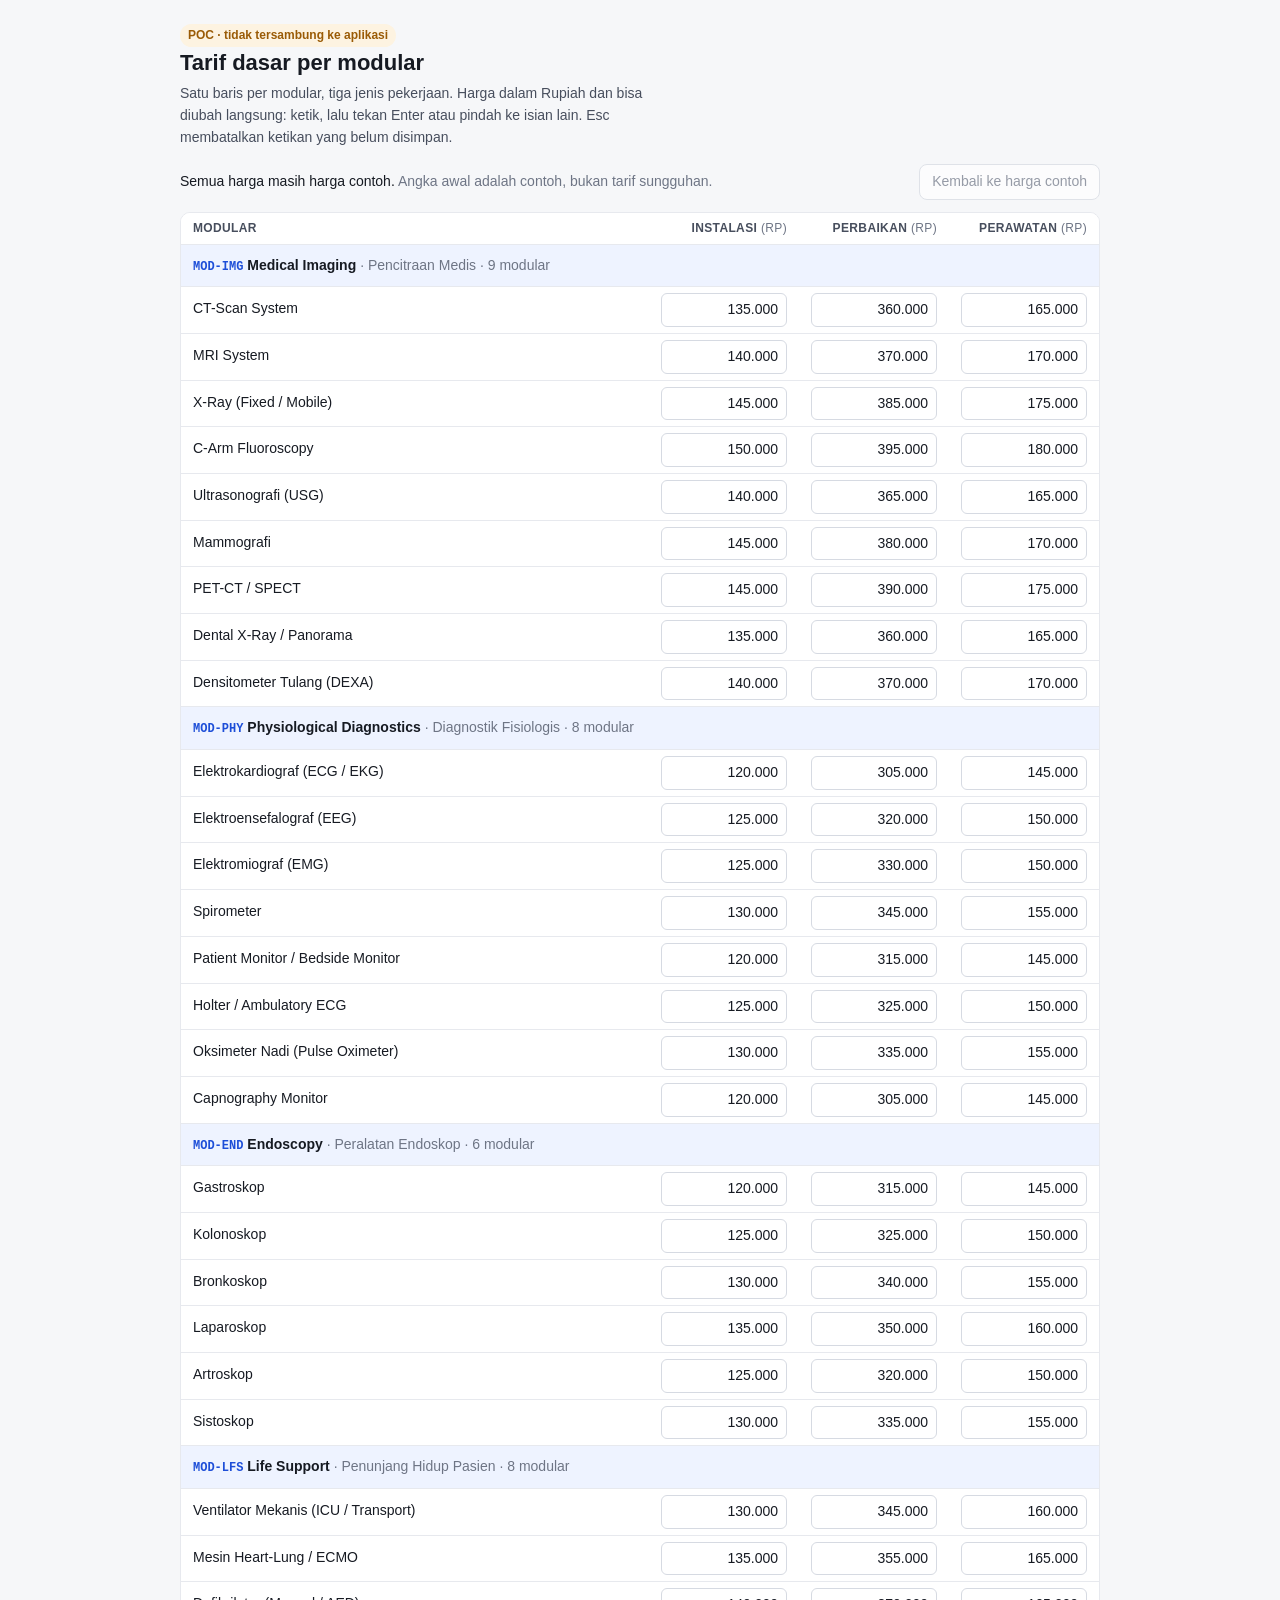
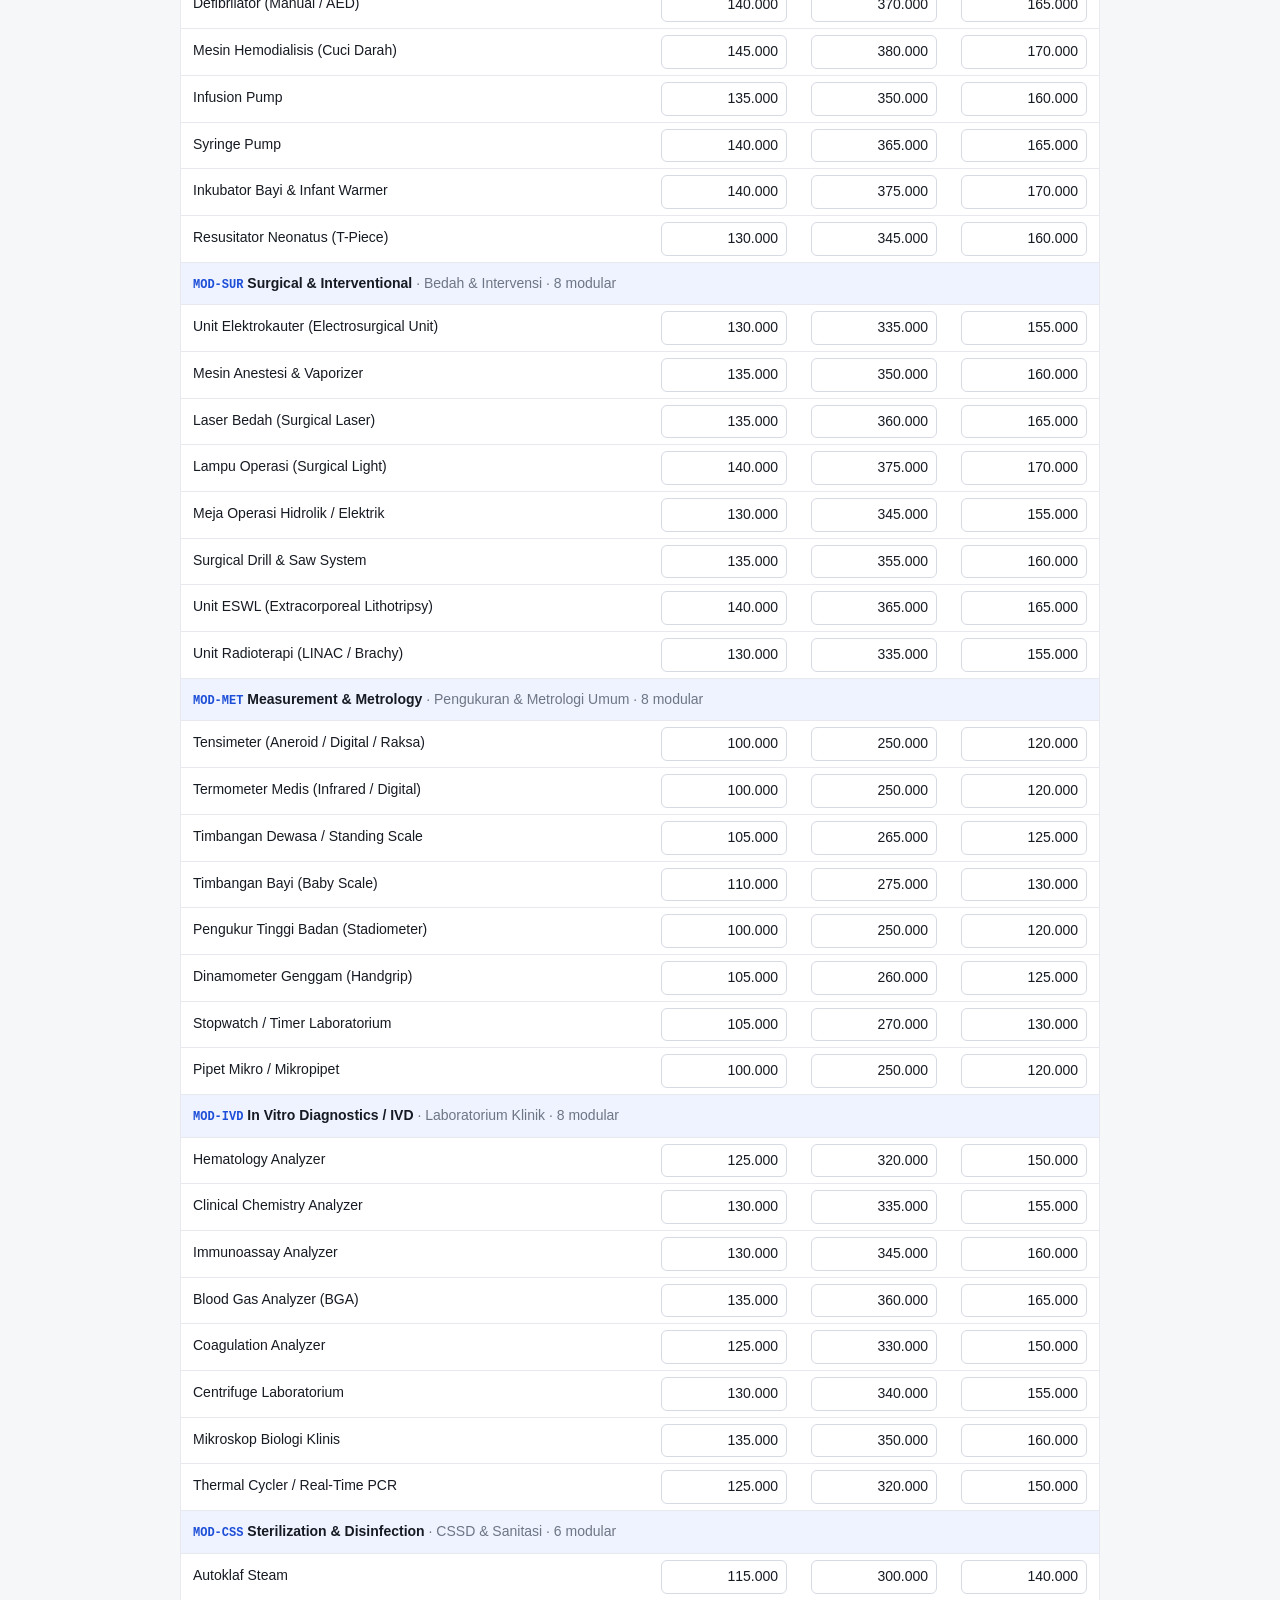
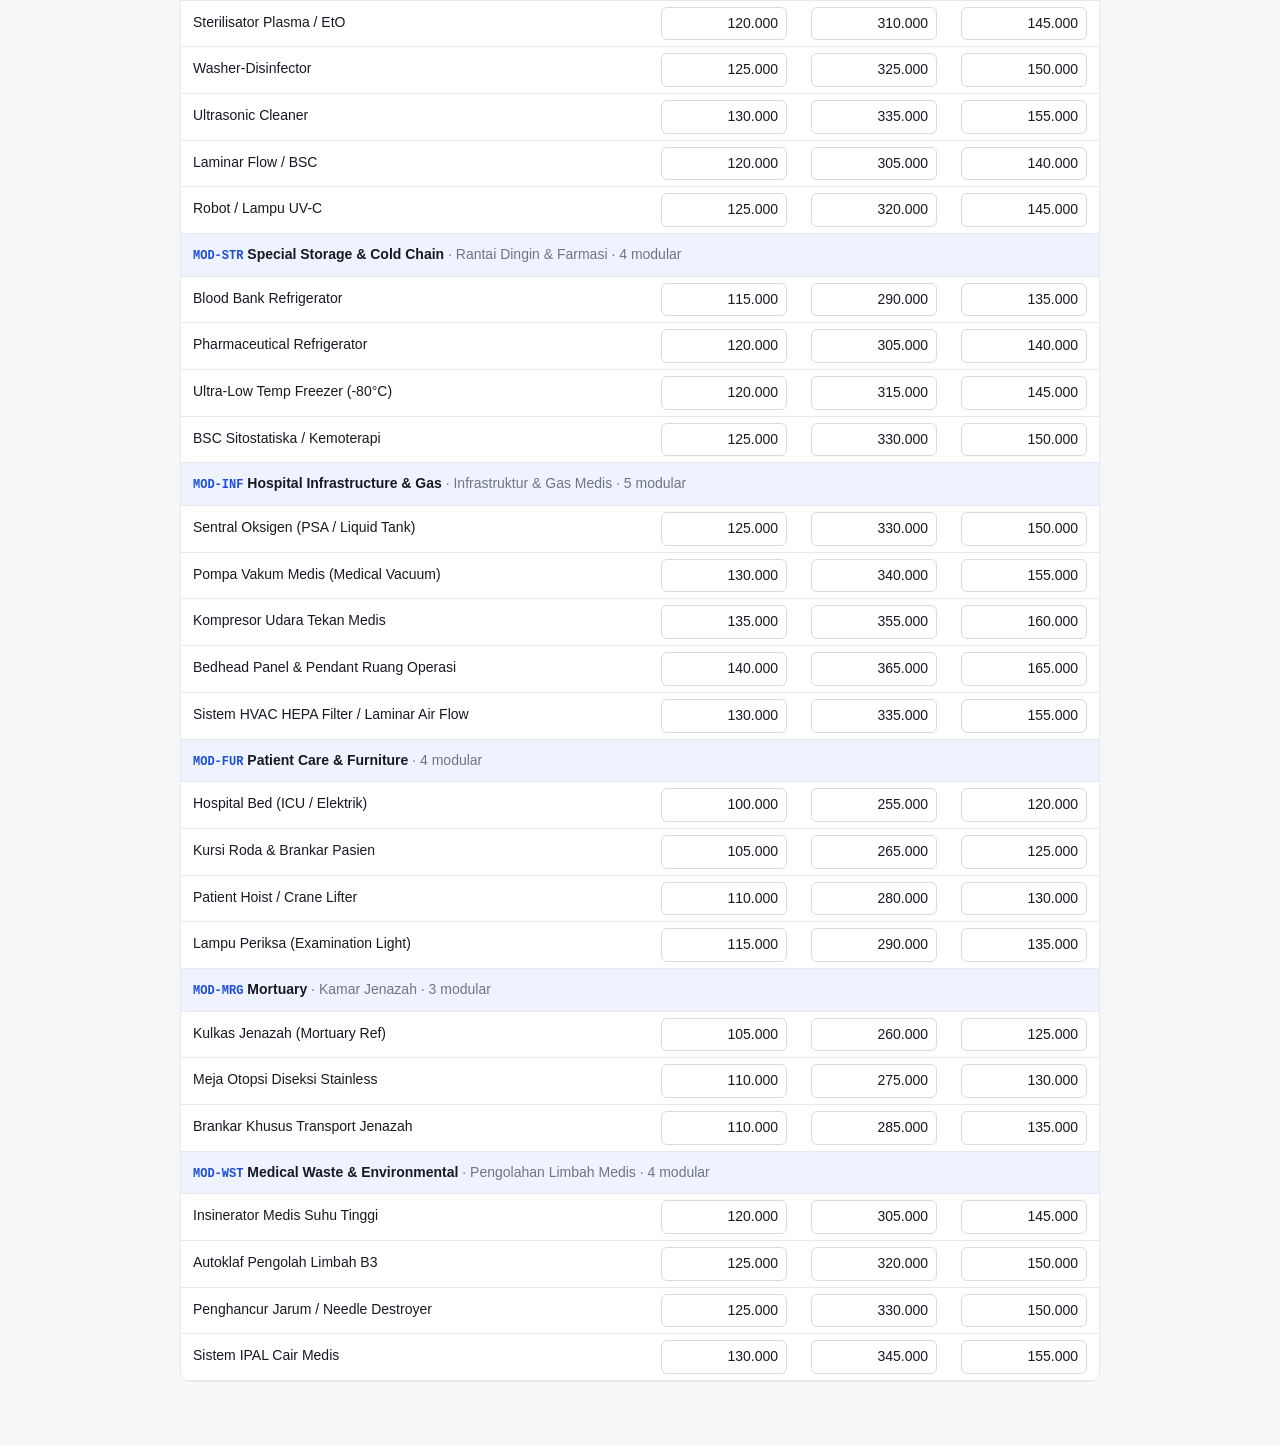
==== index.html @ 6aeb2851 "POC tarif: tabel tarif dasar per modular untuk Instalasi, Perbaikan, Perawatan (tiket 261027100801) " ====
<!doctype html>
<html lang="id">
<head>
  <meta charset="utf-8">
  <meta name="viewport" content="width=device-width, initial-scale=1">
  <title>NuKitu · POC tarif dasar per modular</title>
  <!--
    POC tarif (tiket 261027100801): tempat mencoba rumus tarif mitra tanpa
    menyentuh aplikasi utama, dashboard, atau servernya. Dibuka langsung dari
    berkas (file://): tanpa server, tanpa build, tanpa CDN. Skripnya skrip
    biasa, bukan modul — peramban menolak memuat modul dari file://.
  -->
  <link rel="stylesheet" href="app.css">
</head>
<body>
  <main class="halaman">
    <header class="kepala">
      <p class="label-poc">POC · tidak tersambung ke aplikasi</p>
      <h1>Tarif dasar per modular</h1>
      <p class="pengantar">
        Satu baris per modular, tiga jenis pekerjaan. Harga dalam Rupiah dan
        bisa diubah langsung: ketik, lalu tekan Enter atau pindah ke isian lain.
        Esc membatalkan ketikan yang belum disimpan.
      </p>
    </header>

    <div id="aplikasi"></div>
    <noscript>Halaman ini butuh JavaScript.</noscript>
  </main>

  <script src="data.js"></script>
  <script src="app.js"></script>
</body>
</html>
---- app.css ----
/*
 * Gaya POC tarif (tiket 261027100801). CSS biasa, tanpa Tailwind dan tanpa
 * CDN: berkasnya dibuka dari file://. Warnanya mengikuti dashboard2 supaya
 * terasa satu keluarga, tapi tidak ada yang diimpor dari sana.
 *
 * Layar sempit (≤ 640px): tabel berubah jadi kartu per modular — nama di
 * atas, tiga isian harga berdampingan dengan labelnya sendiri.
 */
:root {
  --latar: #f6f7f9;
  --kartu: #ffffff;
  --garis: #e7e9ee;
  --garis-2: #d6dae2;
  --teks: #161a22;
  --teks-2: #474e5d;
  --redup: #6e7585;
  --merek: #1d4ed8;
  --merek-lembut: #eef3ff;
  --peringatan: #9a5b06;
  --peringatan-lembut: #fdf3e1;
  --buruk: #b42330;
  --buruk-lembut: #fdecee;
  --sudut: 10px;
  color-scheme: light;
}

* { box-sizing: border-box; }
html, body { margin: 0; }
body {
  background: var(--latar);
  color: var(--teks);
  font: 14px/1.55 -apple-system, BlinkMacSystemFont, "Segoe UI", "Helvetica Neue", Roboto, Arial, sans-serif;
  -webkit-font-smoothing: antialiased;
}
button, input { font: inherit; color: inherit; }

.halaman { max-width: 960px; margin: 0 auto; padding: 24px 20px 64px; }

.kepala h1 { margin: 2px 0 6px; font-size: 22px; line-height: 1.3; }
.label-poc {
  display: inline-block; margin: 0; padding: 2px 8px; border-radius: 999px;
  background: var(--peringatan-lembut); color: var(--peringatan);
  font-size: 12px; font-weight: 600;
}
.pengantar { margin: 0 0 16px; color: var(--teks-2); max-width: 62ch; }
.redup { color: var(--redup); font-weight: 400; }

/* Bar status dan tombol kembali ke contoh */
.bar {
  display: flex; flex-wrap: wrap; align-items: center; justify-content: space-between; gap: 8px 16px;
  margin: 0 0 12px;
}
.status { margin: 0; }
.bar-aksi { display: flex; align-items: center; gap: 8px; }
.tanya { display: inline-flex; flex-wrap: wrap; align-items: center; gap: 6px; }
.tombol {
  padding: 6px 12px; border: 1px solid var(--garis-2); border-radius: 8px;
  background: var(--kartu); cursor: pointer;
}
.tombol:hover:not(:disabled) { border-color: var(--merek); color: var(--merek); }
.tombol:disabled { color: var(--redup); cursor: not-allowed; opacity: .7; }
.tombol-bahaya { border-color: var(--buruk); color: var(--buruk); }
.tombol-bahaya:hover:not(:disabled) { background: var(--buruk-lembut); border-color: var(--buruk); color: var(--buruk); }
.peringatan {
  margin: 0 0 12px; padding: 8px 12px; border-radius: 8px;
  background: var(--peringatan-lembut); color: var(--peringatan);
}

/* Tabel */
.bungkus-tabel {
  background: var(--kartu); border: 1px solid var(--garis); border-radius: var(--sudut); overflow: hidden;
}
.tarif { width: 100%; border-collapse: collapse; }
.tarif th, .tarif td { padding: 6px 12px; border-bottom: 1px solid var(--garis); text-align: left; vertical-align: top; }
.tarif thead th {
  position: sticky; top: 0; z-index: 1; background: var(--kartu);
  font-size: 12px; text-transform: uppercase; letter-spacing: .03em; color: var(--teks-2);
}
.tarif .kolom-harga { width: 150px; text-align: right; }
.tarif tbody th[scope="row"] { font-weight: 500; padding-top: 11px; }
.baris-kategori th { background: var(--merek-lembut); font-weight: 600; padding-top: 10px; padding-bottom: 10px; }
.kode { font-family: ui-monospace, SFMono-Regular, Menlo, monospace; font-size: 12px; color: var(--merek); }

.tarif input {
  width: 100%; padding: 5px 8px; border: 1px solid var(--garis-2); border-radius: 6px;
  background: var(--kartu); text-align: right; font-variant-numeric: tabular-nums;
}
.tarif input:focus { outline: 2px solid var(--merek); outline-offset: -1px; border-color: var(--merek); }
.tarif td.diubah input { background: var(--merek-lembut); border-color: var(--merek); }
.tarif input[aria-invalid="true"] { border-color: var(--buruk); background: var(--buruk-lembut); }
.galat { margin: 4px 0 0; color: var(--buruk); font-size: 12px; line-height: 1.4; text-align: left; }

@media (max-width: 640px) {
  .halaman { padding: 16px 12px 48px; }
  .kepala h1 { font-size: 19px; }
  .bungkus-tabel { background: none; border: 0; border-radius: 0; overflow: visible; }
  .tarif, .tarif tbody { display: block; }
  .tarif thead { display: none; }
  .tarif tr {
    display: grid; grid-template-columns: repeat(3, minmax(0, 1fr)); gap: 4px 8px;
    margin: 0 0 8px; padding: 10px; border: 1px solid var(--garis); border-radius: var(--sudut);
    background: var(--kartu);
  }
  .tarif th, .tarif td { display: block; padding: 0; border: 0; }
  .tarif tbody th[scope="row"] { grid-column: 1 / -1; padding: 0 0 2px; }
  .tarif td::before {
    content: attr(data-jenis); display: block; margin-bottom: 2px;
    font-size: 11px; color: var(--teks-2); text-transform: uppercase; letter-spacing: .03em;
  }
  .tarif tr.baris-kategori {
    display: block; margin: 16px 0 8px; padding: 8px 10px; border-color: transparent;
    background: var(--merek-lembut);
  }
  .baris-kategori th { padding: 0; background: none; }
}
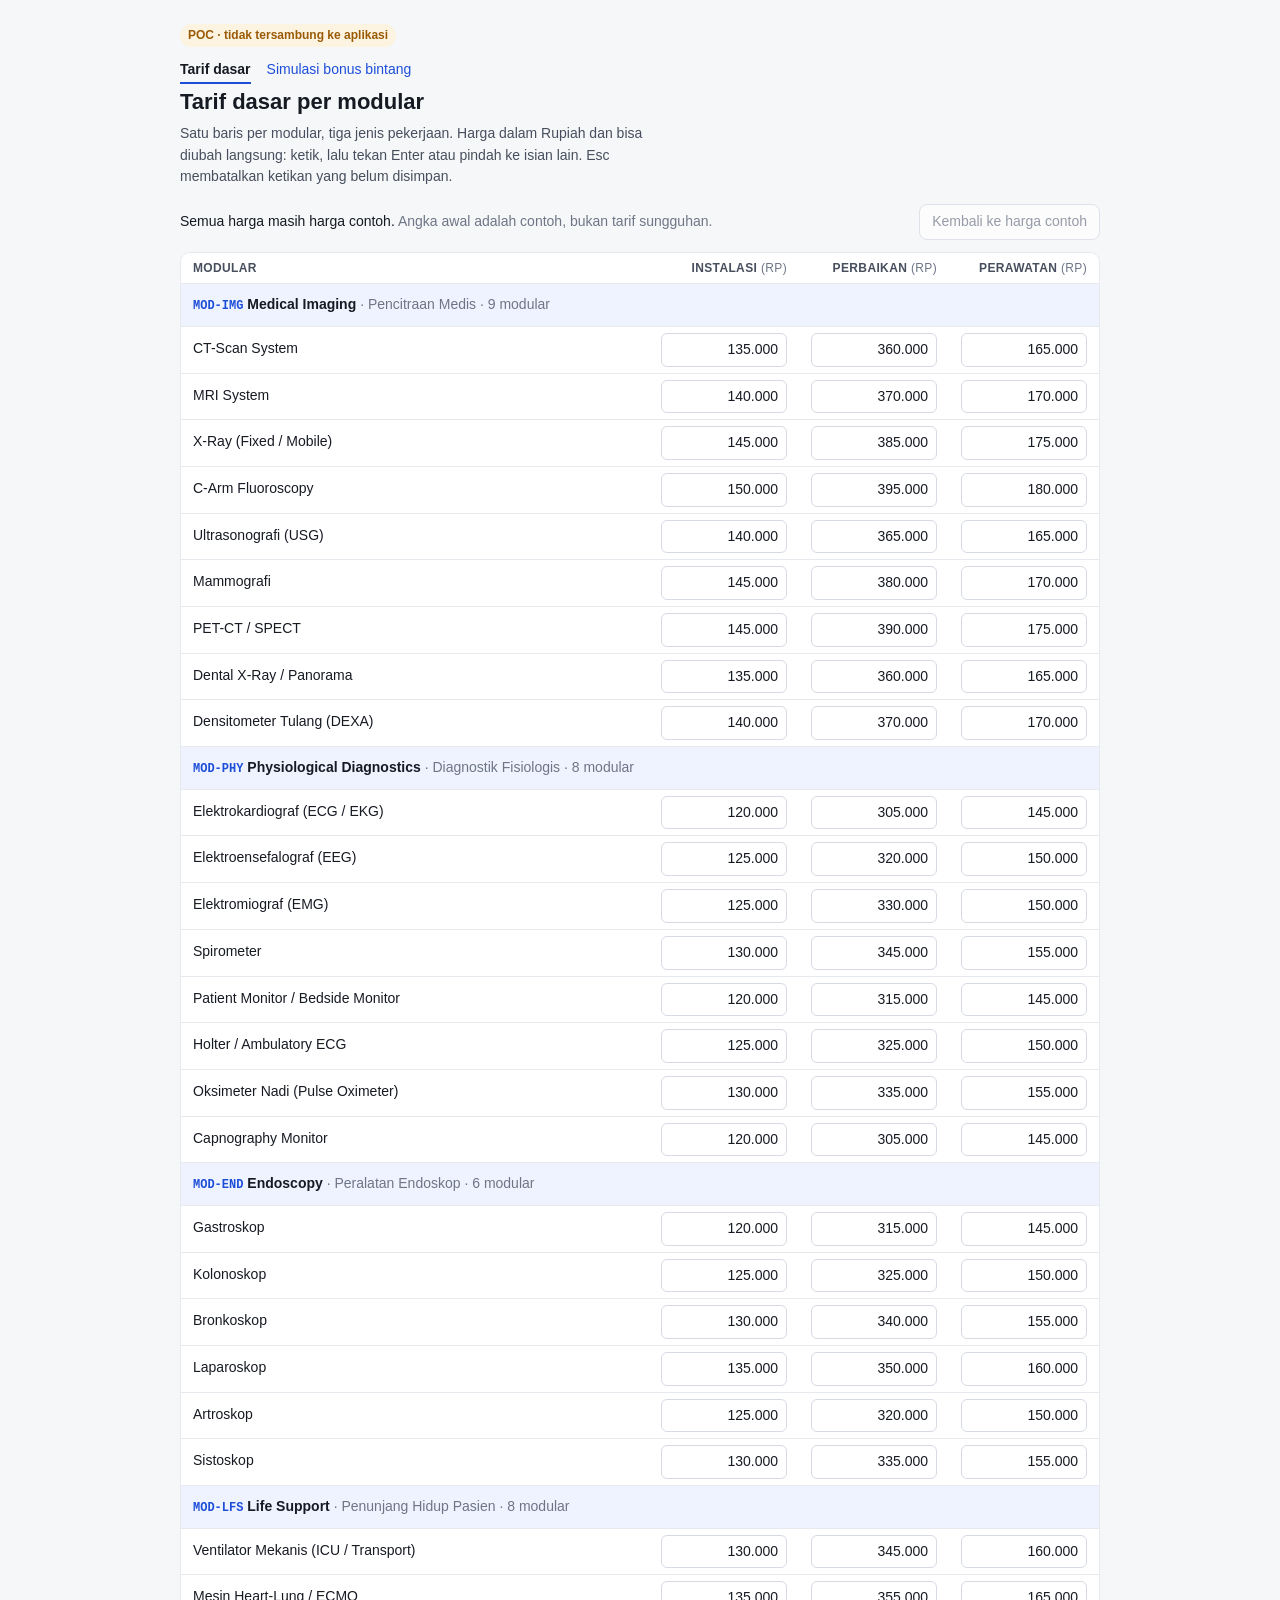
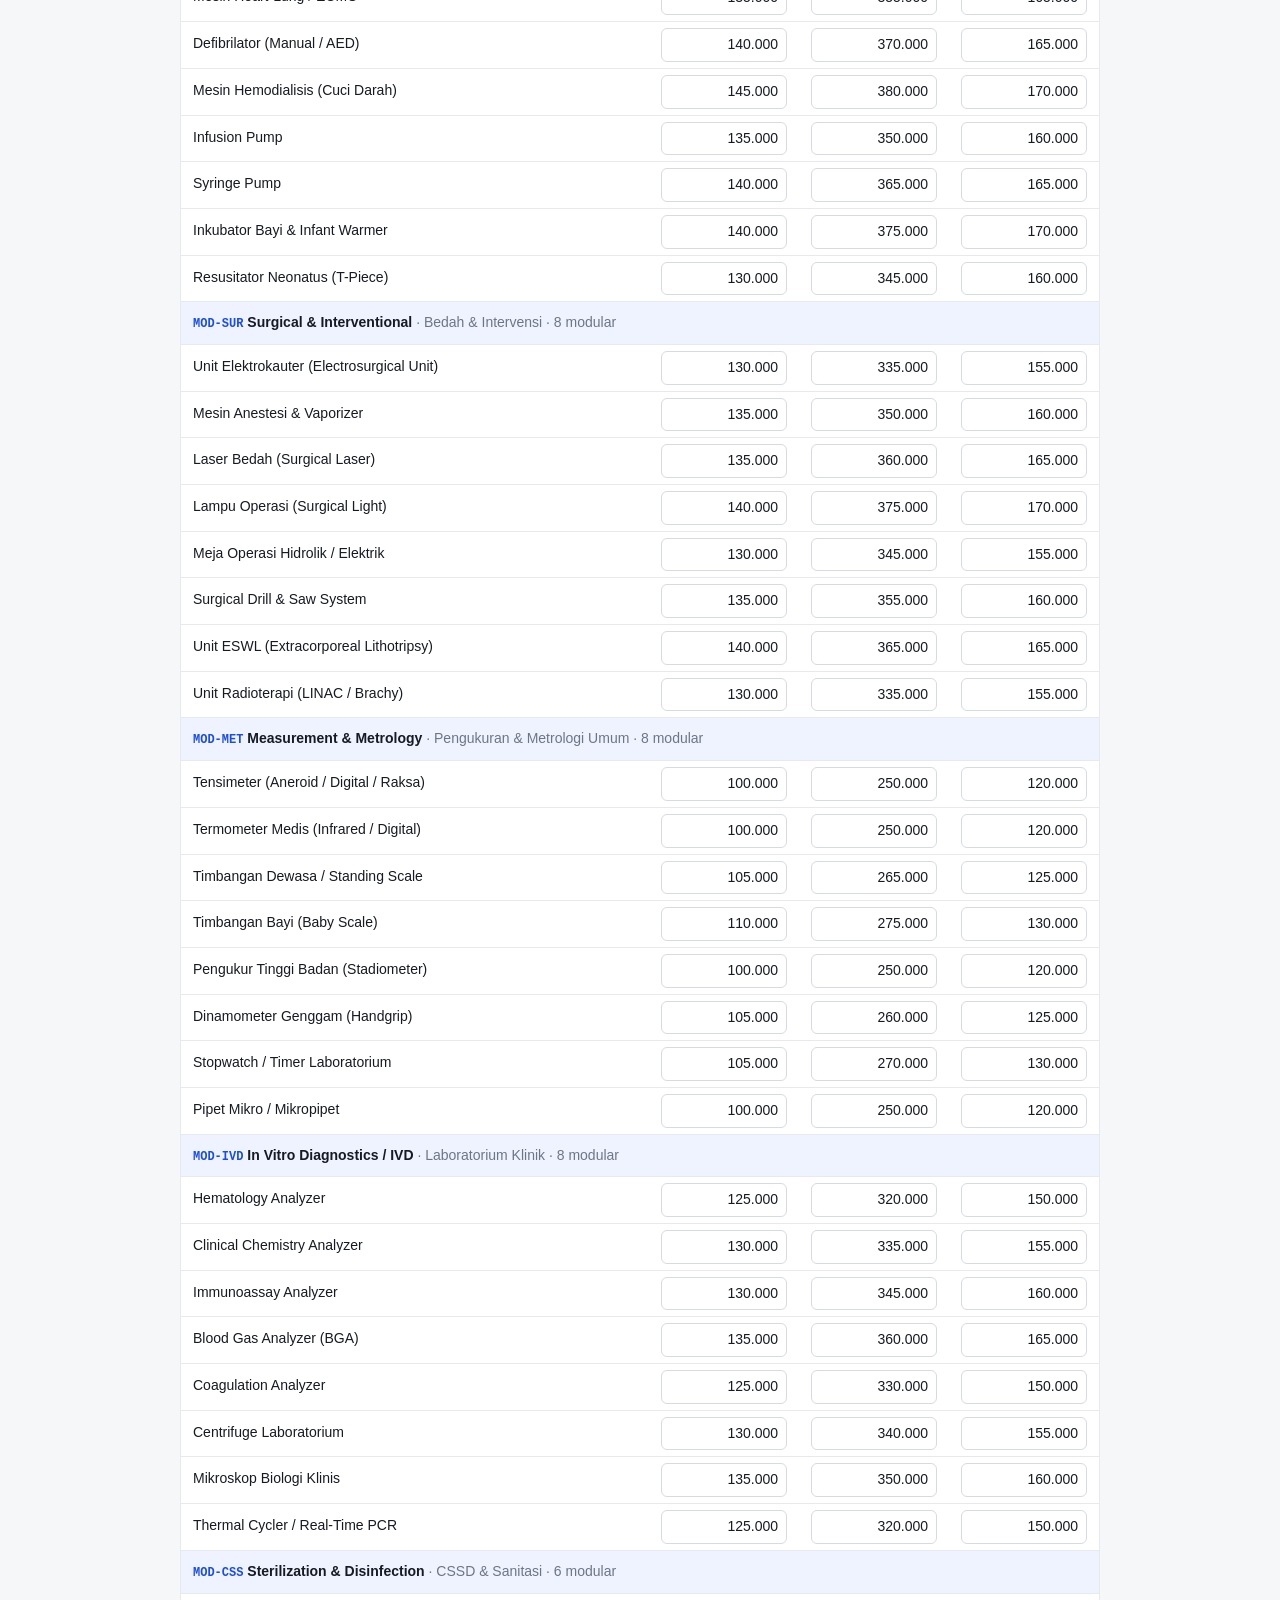
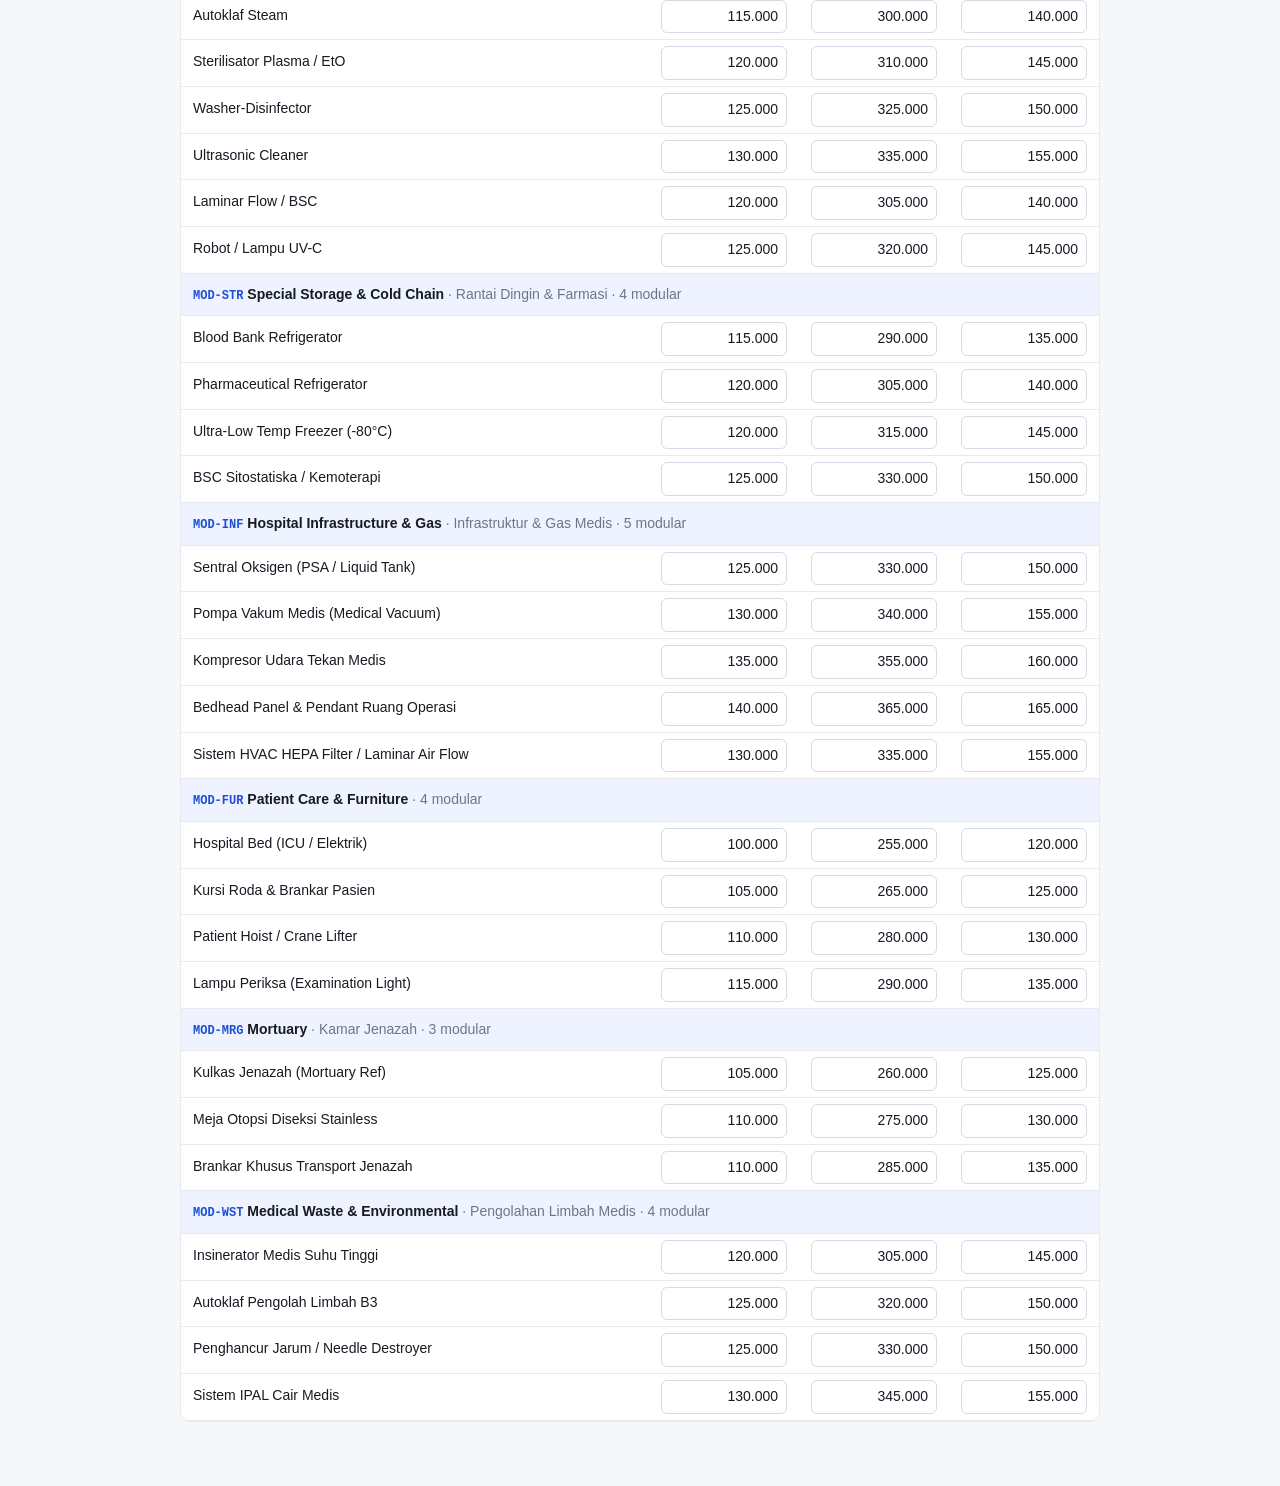
==== commit bb06efb8: "POC tarif: simulasi bonus dan potongan dari enam bintang EQ dan IQ menurut senioritas (tiket 2610280" ====
--- a/index.html
+++ b/index.html
@@ -16,6 +16,10 @@
   <main class="halaman">
     <header class="kepala">
       <p class="label-poc">POC · tidak tersambung ke aplikasi</p>
+      <nav class="nav" aria-label="Halaman POC">
+        <a href="index.html" aria-current="page">Tarif dasar</a>
+        <a href="simulasi.html">Simulasi bonus bintang</a>
+      </nav>
       <h1>Tarif dasar per modular</h1>
       <p class="pengantar">
         Satu baris per modular, tiga jenis pekerjaan. Harga dalam Rupiah dan
@@ -29,6 +33,7 @@
   </main>
 
   <script src="data.js"></script>
+  <script src="harga.js"></script>
   <script src="app.js"></script>
 </body>
 </html>
--- a/app.css
+++ b/app.css
@@ -113,3 +113,105 @@
   }
   .baris-kategori th { padding: 0; background: none; }
 }
+
+/* --------------------------------------------------------------------------
+ * Navigasi antarhalaman POC dan simulasi bonus bintang (tiket 261028095701).
+ * Layar lebar: dua cara hasil berdampingan; ≤ 640px: bertumpuk.
+ * ------------------------------------------------------------------------ */
+.nav { display: flex; flex-wrap: wrap; gap: 4px 16px; margin: 10px 0 4px; }
+.nav a { color: var(--merek); text-decoration: none; padding: 2px 0; border-bottom: 2px solid transparent; }
+.nav a:hover { border-bottom-color: var(--garis-2); }
+.nav a[aria-current="page"] { color: var(--teks); font-weight: 600; border-bottom-color: var(--merek); }
+
+.sr {
+  position: absolute; width: 1px; height: 1px; padding: 0; margin: -1px;
+  overflow: hidden; clip: rect(0 0 0 0); white-space: nowrap; border: 0;
+}
+.kecil { font-size: 12px; }
+
+.panel {
+  margin: 0 0 16px; padding: 16px; background: var(--kartu);
+  border: 1px solid var(--garis); border-radius: var(--sudut);
+}
+.panel h2 { margin: 0 0 12px; font-size: 16px; }
+.panel h3 { margin: 0 0 8px; font-size: 13px; text-transform: uppercase; letter-spacing: .03em; color: var(--teks-2); }
+.judul-baris { display: flex; flex-wrap: wrap; align-items: baseline; justify-content: space-between; gap: 6px 12px; margin: 0 0 12px; }
+.judul-baris h2 { margin: 0; }
+.tombol-kecil { padding: 2px 10px; min-width: 32px; }
+
+/* Pekerjaan */
+.pilih-pekerjaan { display: grid; grid-template-columns: minmax(0, 2fr) minmax(0, 1fr) minmax(0, 1fr); gap: 10px 12px; }
+.isian-pilih { display: flex; flex-direction: column; gap: 4px; min-width: 0; }
+.isian-pilih > span { font-size: 12px; color: var(--teks-2); }
+.isian-pilih select {
+  width: 100%; padding: 6px 8px; border: 1px solid var(--garis-2); border-radius: 6px;
+  background: var(--kartu); font: inherit; color: inherit;
+}
+.isian-pilih select:focus { outline: 2px solid var(--merek); outline-offset: -1px; border-color: var(--merek); }
+.tarif-dasar { margin: 12px 0 0; }
+.tarif-dasar b { font-variant-numeric: tabular-nums; }
+.tanda-diubah {
+  display: inline-block; padding: 0 6px; border-radius: 999px;
+  background: var(--merek-lembut); color: var(--merek); font-size: 12px; font-weight: 600;
+}
+.panel .peringatan { margin: 10px 0 0; }
+
+/* Penilaian */
+.kelompok-penilaian { display: grid; grid-template-columns: repeat(2, minmax(0, 1fr)); gap: 12px 20px; }
+.penilaian { margin: 0 0 10px; padding: 0; border: 0; min-width: 0; }
+.penilaian legend { padding: 0; font-weight: 600; }
+.penjelasan { margin: 0 0 4px; color: var(--teks-2); font-size: 13px; }
+.baris-bintang { display: flex; flex-wrap: wrap; align-items: center; gap: 4px 12px; }
+.bintang { display: inline-flex; position: relative; }
+.bintang input { position: absolute; opacity: 0; width: 1px; height: 1px; margin: 0; pointer-events: none; }
+.bintang label {
+  cursor: pointer; padding: 0 2px; font-size: 26px; line-height: 1.1; color: var(--garis-2);
+  border-radius: 6px; user-select: none;
+}
+.bintang label.nyala { color: #e5a00d; }
+.bintang label:hover { color: #f0b93a; }
+.bintang input:focus-visible + label { outline: 2px solid var(--merek); outline-offset: 1px; }
+.nilai-bintang { font-size: 12px; color: var(--teks-2); font-variant-numeric: tabular-nums; }
+
+/* Hasil */
+.deret-nilai { margin: 0 0 12px; display: flex; flex-wrap: wrap; align-items: center; gap: 4px 6px; }
+.chip {
+  display: inline-block; padding: 1px 8px; border-radius: 999px; border: 1px solid var(--garis-2);
+  font-size: 12px; white-space: nowrap; font-variant-numeric: tabular-nums;
+}
+.chip.naik { border-color: #9ed3b0; background: #eaf7ef; color: #17663a; }
+.chip.turun { border-color: #f1b7bd; background: var(--buruk-lembut); color: var(--buruk); }
+.dua-cara { display: grid; grid-template-columns: repeat(2, minmax(0, 1fr)); gap: 12px; }
+.kartu-hasil {
+  min-width: 0; padding: 12px 14px; border: 1px solid var(--garis); border-radius: var(--sudut);
+  border-top-width: 4px;
+}
+.kartu-hasil.naik { border-top-color: #2f9e5c; }
+.kartu-hasil.turun { border-top-color: var(--buruk); }
+.kartu-hasil.tetap { border-top-color: var(--garis-2); }
+.kartu-hasil h3 { text-transform: none; letter-spacing: 0; font-size: 15px; color: var(--teks); margin: 0 0 2px; }
+.kartu-hasil > p { margin: 0 0 10px; }
+.angka { margin: 0; }
+.angka > div { display: flex; flex-wrap: wrap; justify-content: space-between; gap: 2px 12px; padding: 6px 0; border-top: 1px solid var(--garis); }
+.angka dt { color: var(--teks-2); }
+.angka dd { margin: 0; font-weight: 600; font-variant-numeric: tabular-nums; }
+.naik [data-persen], .naik [data-besar] { color: #17663a; }
+.turun [data-persen], .turun [data-besar] { color: var(--buruk); }
+.angka .bayar dd { font-size: 20px; }
+.langkah { margin: 8px 0 0; font-size: 13px; color: var(--teks-2); }
+.langkah summary { cursor: pointer; color: var(--teks); font-weight: 500; }
+.langkah ol { margin: 6px 0 0; padding-left: 20px; }
+.langkah li { margin: 0 0 4px; overflow-wrap: anywhere; font-variant-numeric: tabular-nums; }
+
+/* Tabel batas */
+.batas { width: 100%; max-width: 520px; border-collapse: collapse; }
+.batas th, .batas td { padding: 6px 10px; border-bottom: 1px solid var(--garis); text-align: left; }
+.batas thead th { font-size: 12px; color: var(--teks-2); font-weight: 600; vertical-align: bottom; }
+.batas td { font-variant-numeric: tabular-nums; }
+.batas tr.terpilih th, .batas tr.terpilih td { background: var(--merek-lembut); font-weight: 600; }
+
+@media (max-width: 640px) {
+  .panel { padding: 12px; }
+  .pilih-pekerjaan, .kelompok-penilaian, .dua-cara { grid-template-columns: minmax(0, 1fr); }
+  .batas th, .batas td { padding: 6px 6px; }
+}
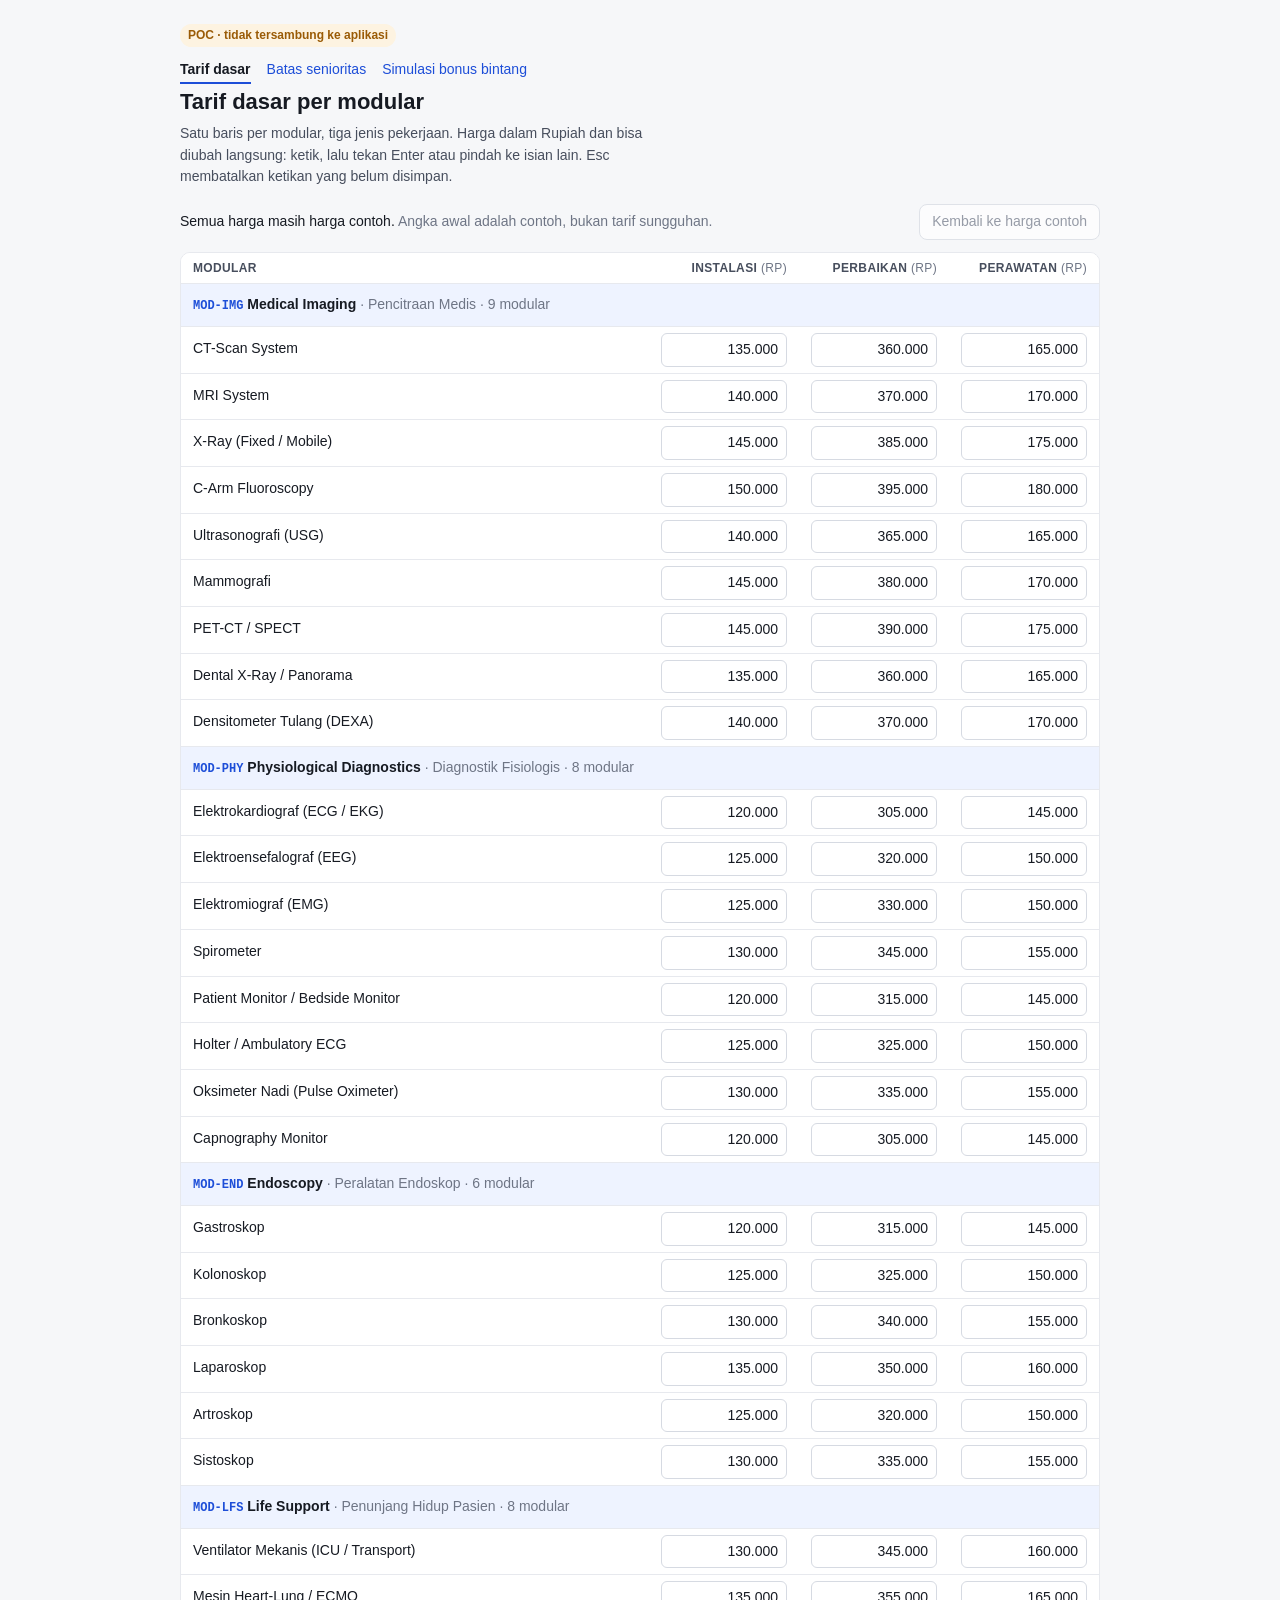
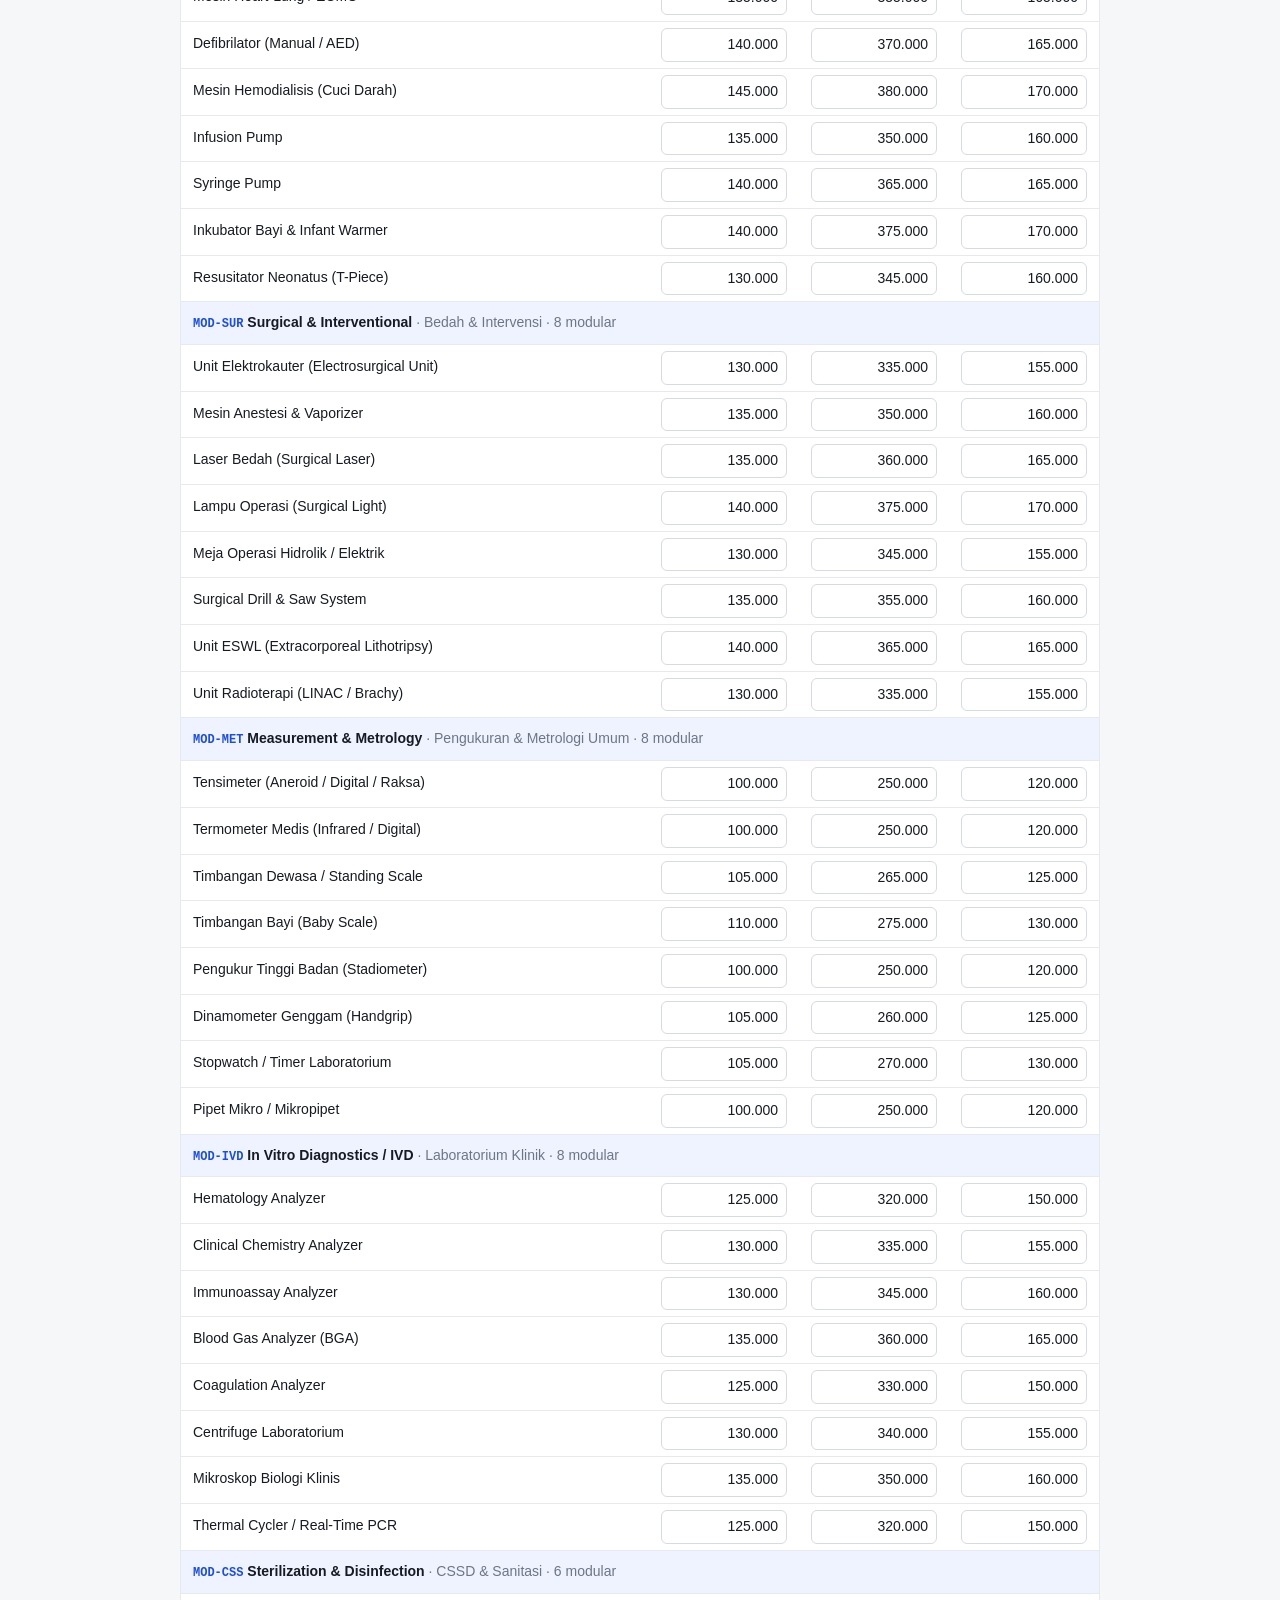
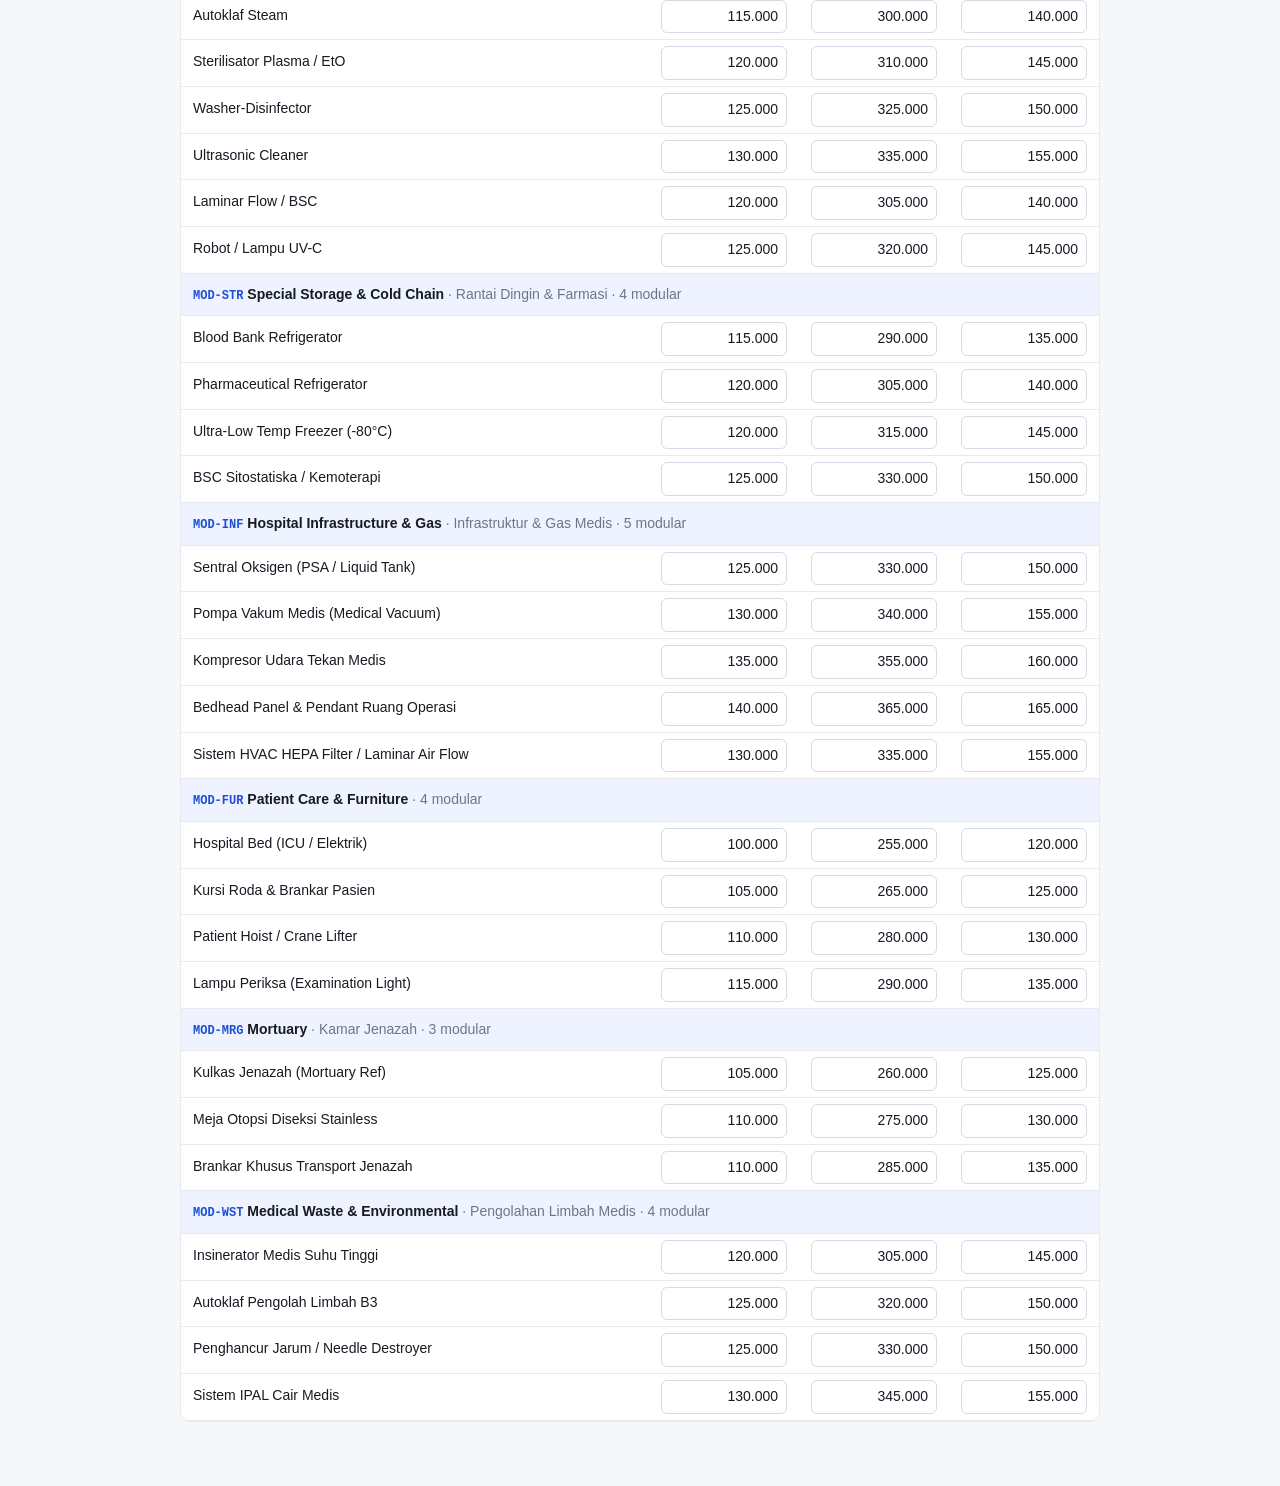
==== commit 8b18bfcf: "POC tarif: tab Batas senioritas — batas bonus dan potongan per senioritas bisa diubah dan dipakai si" ====
--- a/index.html
+++ b/index.html
@@ -18,6 +18,7 @@
       <p class="label-poc">POC · tidak tersambung ke aplikasi</p>
       <nav class="nav" aria-label="Halaman POC">
         <a href="index.html" aria-current="page">Tarif dasar</a>
+        <a href="senioritas.html">Batas senioritas</a>
         <a href="simulasi.html">Simulasi bonus bintang</a>
       </nav>
       <h1>Tarif dasar per modular</h1>
--- a/app.css
+++ b/app.css
@@ -203,15 +203,28 @@
 .langkah ol { margin: 6px 0 0; padding-left: 20px; }
 .langkah li { margin: 0 0 4px; overflow-wrap: anywhere; font-variant-numeric: tabular-nums; }
 
-/* Tabel batas */
-.batas { width: 100%; max-width: 520px; border-collapse: collapse; }
-.batas th, .batas td { padding: 6px 10px; border-bottom: 1px solid var(--garis); text-align: left; }
-.batas thead th { font-size: 12px; color: var(--teks-2); font-weight: 600; vertical-align: bottom; }
-.batas td { font-variant-numeric: tabular-nums; }
-.batas tr.terpilih th, .batas tr.terpilih td { background: var(--merek-lembut); font-weight: 600; }
+/* Batas senioritas yang sedang dipilih, di simulasi (tiket 261028104601) */
+.batas-pilihan { margin: 6px 0 0; }
+.batas-pilihan b { font-variant-numeric: tabular-nums; }
+.batas-pilihan a { color: var(--merek); white-space: nowrap; }
 
 @media (max-width: 640px) {
   .panel { padding: 12px; }
   .pilih-pekerjaan, .kelompok-penilaian, .dua-cara { grid-template-columns: minmax(0, 1fr); }
-  .batas th, .batas td { padding: 6px 6px; }
-}
+}
+
+/* --------------------------------------------------------------------------
+ * Tab Batas senioritas (tiket 261028104601). Memakai tabel `.tarif`; di layar
+ * sempit tiap senioritas jadi kartu dengan dua isian berdampingan.
+ * ------------------------------------------------------------------------ */
+#batas { max-width: 640px; }
+.batas-ubah .kolom-harga { width: 210px; text-align: left; }
+.isian-persen { display: flex; align-items: center; gap: 6px; max-width: 120px; }
+.isian-persen > span { color: var(--teks-2); }
+.asal { margin: 4px 0 0; color: var(--merek); font-size: 12px; line-height: 1.4; }
+.asal:empty { display: none; }
+
+@media (max-width: 640px) {
+  .batas-ubah tr { grid-template-columns: repeat(2, minmax(0, 1fr)); }
+  .isian-persen { max-width: none; }
+}
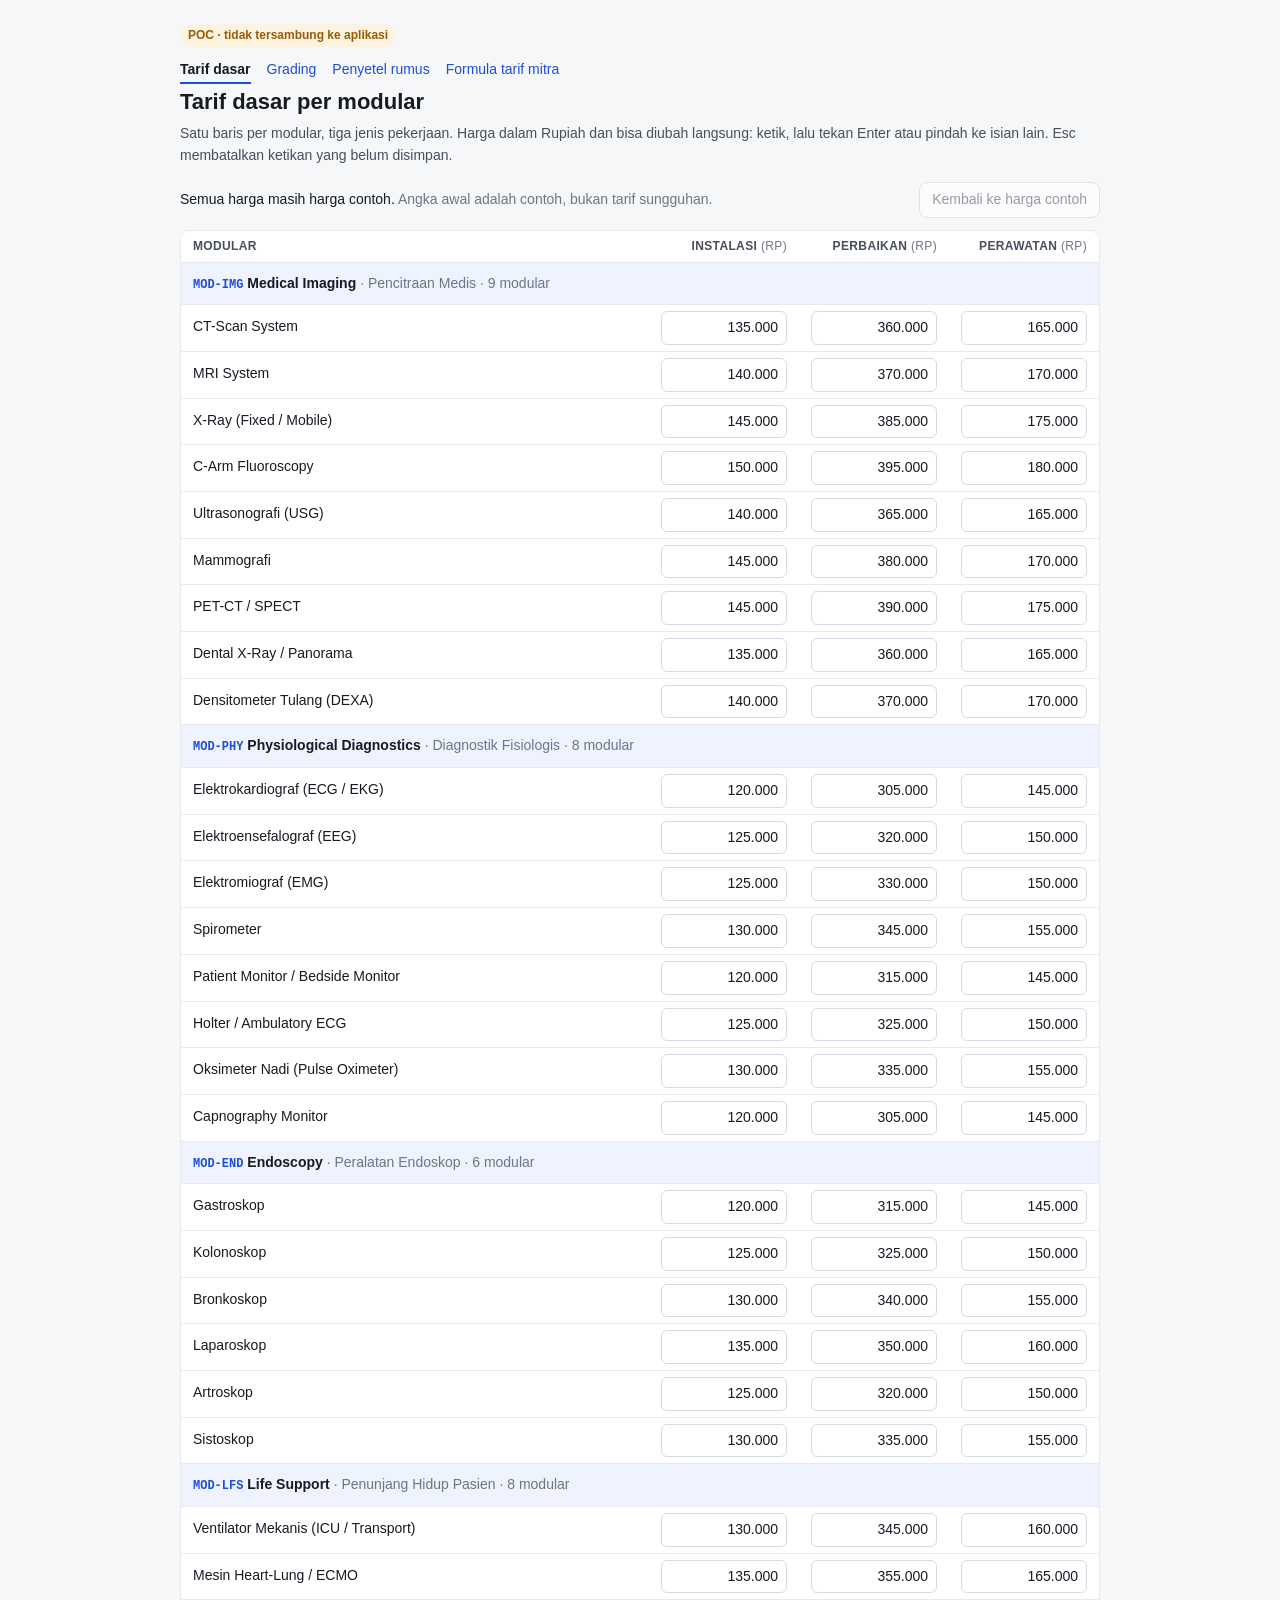
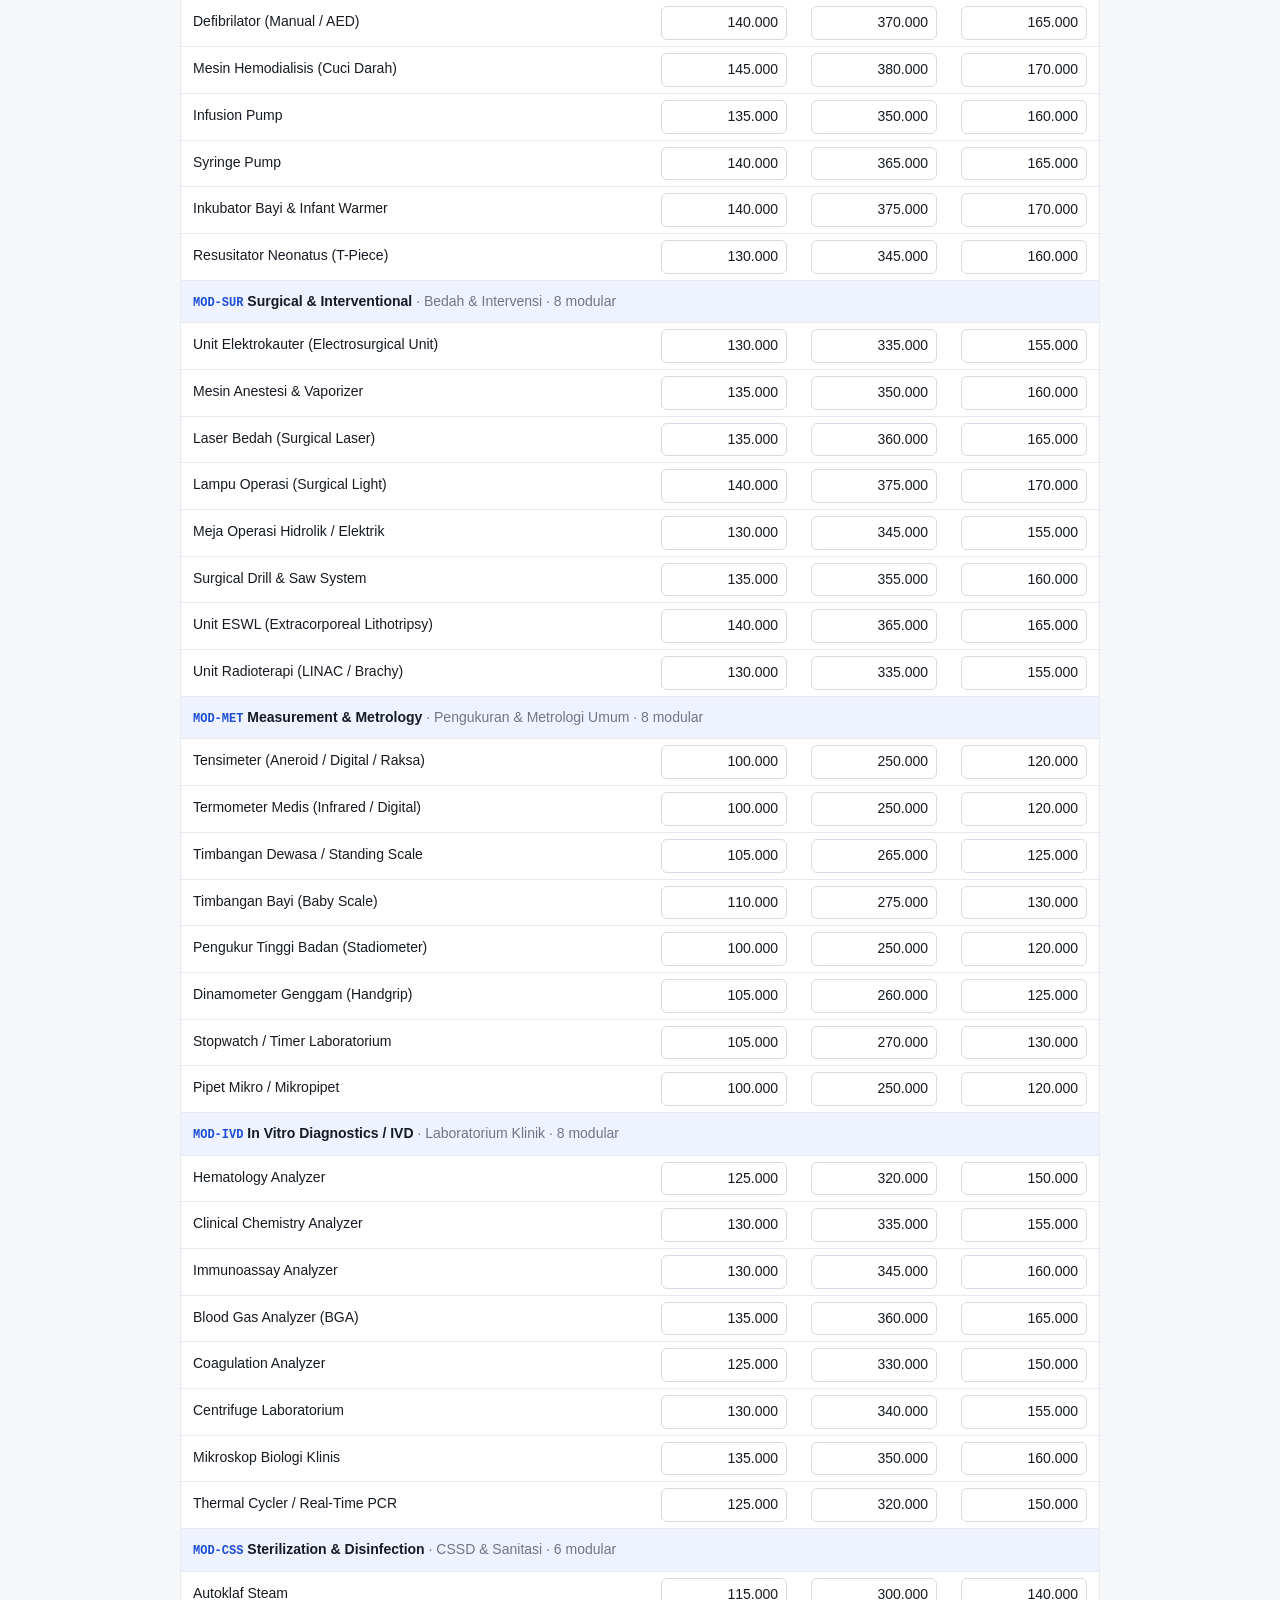
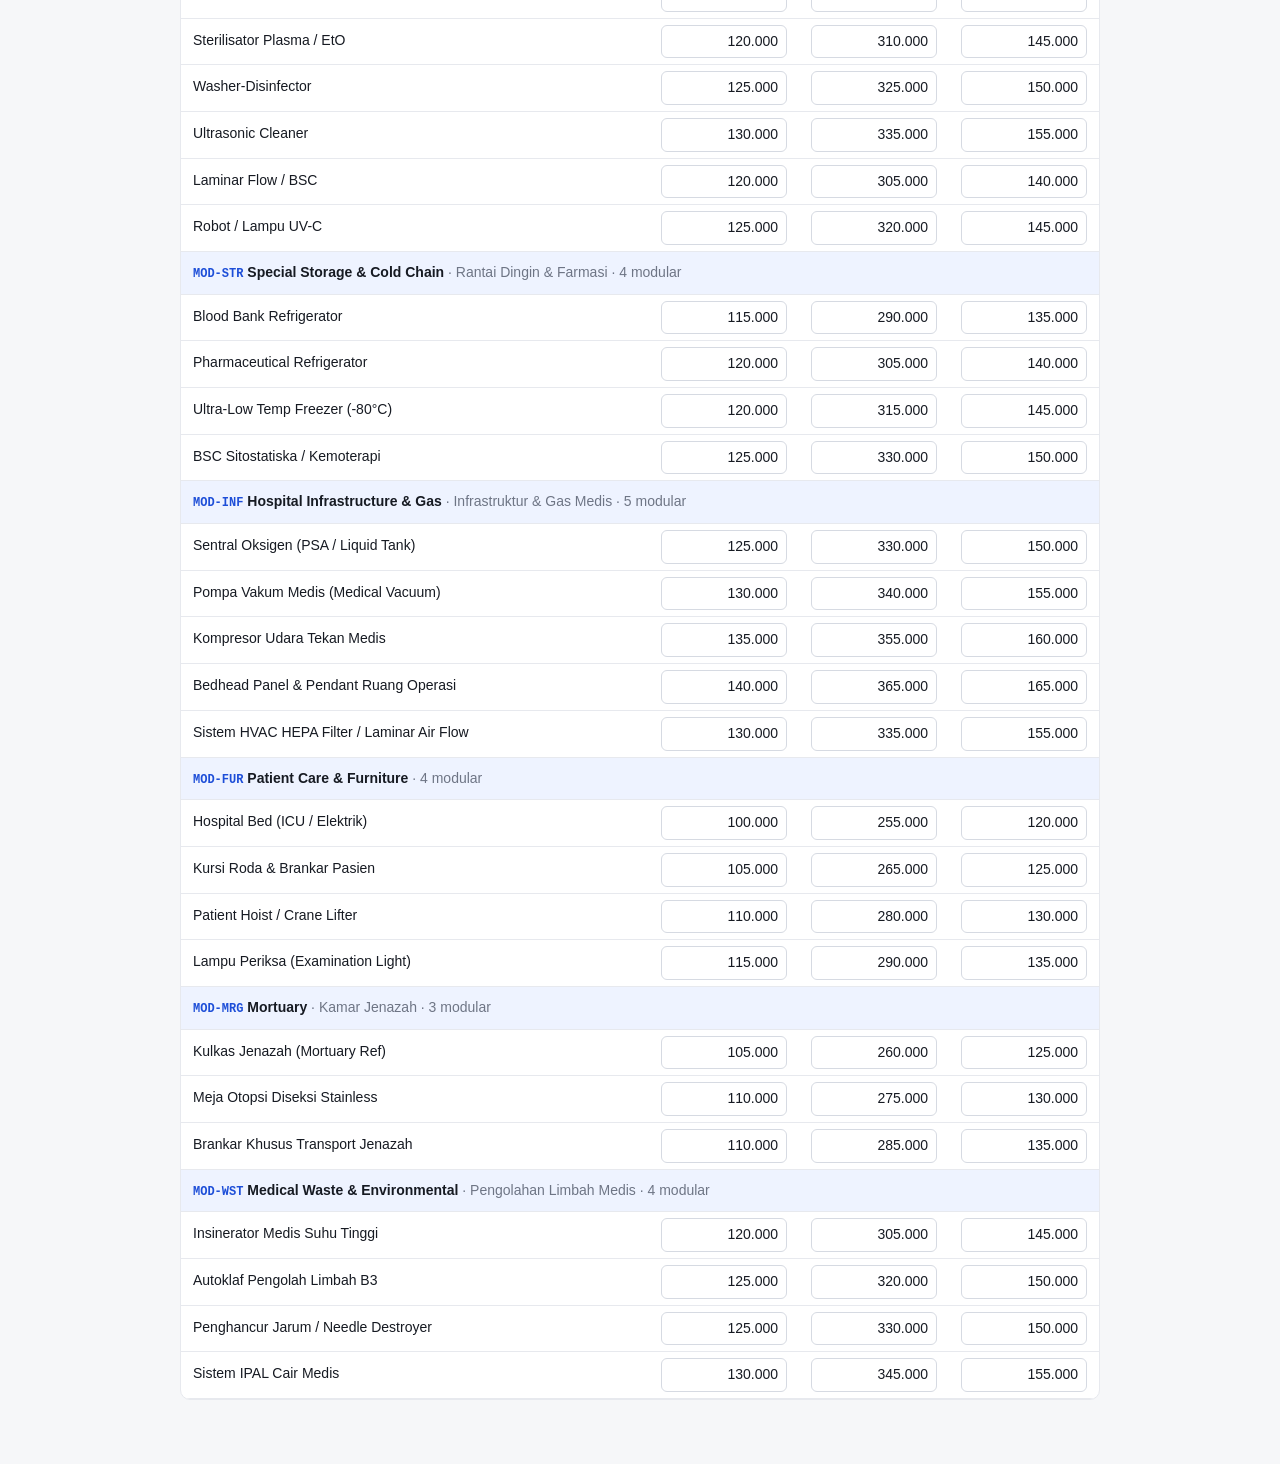
==== commit 9324144c: "POC tarif: grading, penyetel rumus, formula tarif mitra, sepuluh set contoh order (nukitu 31d194ae) " ====
--- a/index.html
+++ b/index.html
@@ -3,6 +3,7 @@
 <head>
   <meta charset="utf-8">
   <meta name="viewport" content="width=device-width, initial-scale=1">
+  <meta name="robots" content="noindex, nofollow">
   <title>NuKitu · POC tarif dasar per modular</title>
   <!--
     POC tarif (tiket 261027100801): tempat mencoba rumus tarif mitra tanpa
@@ -18,8 +19,9 @@
       <p class="label-poc">POC · tidak tersambung ke aplikasi</p>
       <nav class="nav" aria-label="Halaman POC">
         <a href="index.html" aria-current="page">Tarif dasar</a>
-        <a href="senioritas.html">Batas senioritas</a>
-        <a href="simulasi.html">Simulasi bonus bintang</a>
+        <a href="grading.html">Grading</a>
+        <a href="penyetel.html">Penyetel rumus</a>
+        <a href="formula.html">Formula tarif mitra</a>
       </nav>
       <h1>Tarif dasar per modular</h1>
       <p class="pengantar">
@@ -34,6 +36,7 @@
   </main>
 
   <script src="data.js"></script>
+  <script src="penyimpanan.js"></script>
   <script src="harga.js"></script>
   <script src="app.js"></script>
 </body>
--- a/app.css
+++ b/app.css
@@ -42,7 +42,7 @@
   background: var(--peringatan-lembut); color: var(--peringatan);
   font-size: 12px; font-weight: 600;
 }
-.pengantar { margin: 0 0 16px; color: var(--teks-2); max-width: 62ch; }
+.pengantar { margin: 0 0 16px; color: var(--teks-2); } /* selebar halaman (tiket 261030124701) */
 .redup { color: var(--redup); font-weight: 400; }
 
 /* Bar status dan tombol kembali ke contoh */
@@ -115,7 +115,8 @@
 }
 
 /* --------------------------------------------------------------------------
- * Navigasi antarhalaman POC dan simulasi bonus bintang (tiket 261028095701).
+ * Navigasi antarhalaman POC dan simulasi bonus bintang (tiket 261028095701;
+ * simulasi tidak di menu sejak 261030105301).
  * Layar lebar: dua cara hasil berdampingan; ≤ 640px: bertumpuk.
  * ------------------------------------------------------------------------ */
 .nav { display: flex; flex-wrap: wrap; gap: 4px 16px; margin: 10px 0 4px; }
@@ -203,7 +204,7 @@
 .langkah ol { margin: 6px 0 0; padding-left: 20px; }
 .langkah li { margin: 0 0 4px; overflow-wrap: anywhere; font-variant-numeric: tabular-nums; }
 
-/* Batas senioritas yang sedang dipilih, di simulasi (tiket 261028104601) */
+/* Batas grading yang sedang dipilih, di simulasi (tiket 261028104601) */
 .batas-pilihan { margin: 6px 0 0; }
 .batas-pilihan b { font-variant-numeric: tabular-nums; }
 .batas-pilihan a { color: var(--merek); white-space: nowrap; }
@@ -214,11 +215,12 @@
 }
 
 /* --------------------------------------------------------------------------
- * Tab Batas senioritas (tiket 261028104601). Memakai tabel `.tarif`; di layar
- * sempit tiap senioritas jadi kartu dengan dua isian berdampingan.
+ * Tab Grading (tiket 261028104601, dulu Batas senioritas). Memakai tabel
+ * `.tarif`; di layar sempit tiap grading jadi kartu dengan dua isian berdampingan.
  * ------------------------------------------------------------------------ */
-#batas { max-width: 640px; }
-.batas-ubah .kolom-harga { width: 210px; text-align: left; }
+/* Selebar halaman seperti paragraf pengantar (tiket 261030133101): dua kolom
+   angka berbagi sisa lebar sama rata; isiannya tetap selebar tiga angka. */
+.batas-ubah .kolom-harga { width: 35%; text-align: left; }
 .isian-persen { display: flex; align-items: center; gap: 6px; max-width: 120px; }
 .isian-persen > span { color: var(--teks-2); }
 .asal { margin: 4px 0 0; color: var(--merek); font-size: 12px; line-height: 1.4; }
@@ -228,3 +230,129 @@
   .batas-ubah tr { grid-template-columns: repeat(2, minmax(0, 1fr)); }
   .isian-persen { max-width: none; }
 }
+
+/* --------------------------------------------------------------------------
+ * Tab Formula tarif mitra (tiket 261030105302). Tabel order dan tarif mitra
+ * memakai `.tarif`; di layar sempit tiap baris jadi kartu dengan label per
+ * kolom (`data-jenis`). Langkah hitung dua rumus berdampingan (`.dua-cara`),
+ * bertumpuk di layar sempit.
+ * ------------------------------------------------------------------------ */
+.baris-mitra { display: flex; flex-wrap: wrap; align-items: flex-end; gap: 8px 16px; }
+.baris-mitra .isian-pilih { width: 200px; }
+.baris-mitra .batas-pilihan { margin: 0 0 6px; }
+.ulasan-bintang { margin: 14px 0 4px; }
+.ulasan-bintang .penilaian { margin-bottom: 6px; }
+.bar-kiri { flex-wrap: wrap; margin-top: 4px; }
+.tombol-utama { background: var(--merek); border-color: var(--merek); color: #fff; font-weight: 600; }
+.tombol-utama:hover:not(:disabled) { background: #1a43bb; color: #fff; }
+.bar-order { margin: 12px 0 0; justify-content: flex-start; }
+.bar-order .bar-aksi { margin-left: auto; }
+.tabel-order td, .tabel-tarif-mitra td { padding-top: 10px; padding-bottom: 10px; }
+.tabel-order tbody th[scope="row"] { padding-top: 10px; }
+/* Warna baris per penerapan, berselang-seling (tiket 261030124701): ganjil
+   abu-abu seperti sebelumnya, genap sedikit lebih gelap; yang belum dihitung
+   putih dengan garis biru di kiri. Tabel tarif mitra memakai dua warna yang
+   sama per modular (tiket 261030134401). */
+.tabel-order tr.penerapan-ganjil, .tabel-tarif-mitra tr.modular-ganjil { background: #fafbfc; }
+.tabel-order tr.penerapan-genap, .tabel-tarif-mitra tr.modular-genap { background: #eceff3; }
+.tabel-order tr.belum > th[scope="row"] { box-shadow: inset 3px 0 0 var(--merek); }
+.angka-rapat { font-family: ui-monospace, SFMono-Regular, Menlo, monospace; font-size: 13px; white-space: nowrap; }
+.tanda-sudah {
+  display: inline-block; padding: 0 8px; border-radius: 999px; white-space: nowrap;
+  background: #eaf7ef; color: #17663a; font-size: 12px; font-weight: 600;
+}
+.tabel-tarif-mitra td { text-align: right; font-variant-numeric: tabular-nums; }
+.tabel-tarif-mitra .selisih { display: block; font-size: 12px; color: var(--redup); }
+.tabel-tarif-mitra td.naik .selisih { color: #17663a; }
+.tabel-tarif-mitra td.turun .selisih { color: var(--buruk); }
+.poin-dua { margin-top: 12px; }
+.tautan-tab { color: var(--merek); white-space: nowrap; }
+.daftar-penyetel dd { text-align: right; }
+.daftar-penyetel .diubah dt, .daftar-penyetel .diubah dd { color: var(--merek); }
+.panel-mitra { margin-top: 16px; }
+.panel-mitra a, #penyetel .panel a { color: var(--merek); }
+.penerapan { margin: 12px 0 0; border: 1px solid var(--garis); border-radius: var(--sudut); } /* jarak sama dengan .poin-dua (tiket 261030134401) */
+.penerapan > summary { cursor: pointer; padding: 8px 12px; font-weight: 500; font-variant-numeric: tabular-nums; }
+.penerapan[open] > summary { border-bottom: 1px solid var(--garis); }
+.penerapan > .dua-cara { padding: 12px; }
+.penerapan > p { margin: 8px 12px 0; }
+/* Tabel Order bisa dilipat dan disaring; riwayat menyatu dengan Tarif milik
+   mitra (tiket 261030134401). */
+.tombol-lipat {
+  display: inline-flex; align-items: baseline; gap: 6px; padding: 0; border: 0;
+  background: none; font: inherit; color: inherit; cursor: pointer; text-align: left;
+}
+.tombol-lipat:hover { color: var(--merek); }
+.tombol-lipat:focus-visible { outline: 2px solid var(--merek); outline-offset: 2px; border-radius: 4px; }
+.panah-lipat { display: inline-block; width: 1em; color: var(--redup); }
+.saring-order { display: flex; flex-wrap: wrap; gap: 6px; margin: 0 0 10px; }
+.saring-order [aria-pressed="true"] { background: var(--merek-lembut); border-color: var(--merek); color: var(--merek); font-weight: 600; }
+.daftar-penerapan {
+  position: relative; max-height: 15rem; overflow-y: auto; list-style: none;
+  margin: 0 0 12px; padding: 0; border: 1px solid var(--garis); border-radius: var(--sudut);
+}
+.daftar-penerapan li + li { border-top: 1px solid var(--garis); }
+.pilih-penerapan {
+  display: block; width: 100%; padding: 6px 12px; border: 0; background: var(--kartu);
+  font: inherit; font-size: 13px; text-align: left; font-variant-numeric: tabular-nums; cursor: pointer;
+}
+.pilih-penerapan:hover { color: var(--merek); }
+.pilih-penerapan:focus-visible { outline: 2px solid var(--merek); outline-offset: -2px; }
+.pilih-penerapan[aria-current="true"] { background: var(--merek-lembut); color: var(--merek); font-weight: 600; box-shadow: inset 3px 0 0 var(--merek); }
+.ringkas-penerapan { margin: 0 0 6px; font-weight: 600; font-variant-numeric: tabular-nums; }
+.daftar-langkah { margin: 4px 0 0; padding-left: 20px; font-size: 13px; color: var(--teks-2); }
+.daftar-langkah li { margin: 0 0 6px; overflow-wrap: anywhere; font-variant-numeric: tabular-nums; }
+.daftar-langkah ul { margin: 4px 0 0; padding-left: 16px; list-style: disc; }
+.daftar-langkah ul li { margin-bottom: 2px; }
+.kisi-penyetel { display: grid; gap: 10px; }
+.isian-penyetel input {
+  width: 120px; padding: 5px 8px; border: 1px solid var(--garis-2); border-radius: 6px;
+  background: var(--kartu); font-variant-numeric: tabular-nums;
+}
+.isian-penyetel input:focus { outline: 2px solid var(--merek); outline-offset: -1px; border-color: var(--merek); }
+.isian-penyetel.diubah input { background: var(--merek-lembut); border-color: var(--merek); }
+.isian-penyetel input[aria-invalid="true"] { border-color: var(--buruk); background: var(--buruk-lembut); }
+.isian-penyetel .galat { margin: 0; }
+.isian-centang { display: block; }
+.isian-centang.diubah { color: var(--merek); }
+
+/* Dua tab cara menambah order (tiket 261030141201): Set contoh order dan
+   Input ulasan order secara manual; tab terpilih bergaris biru di bawah. */
+.daftar-tab { display: flex; flex-wrap: wrap; gap: 4px 16px; margin: 0 0 14px; border-bottom: 1px solid var(--garis); }
+.tab {
+  margin: 0 0 -1px; padding: 6px 2px 8px; border: 0; border-bottom: 2px solid transparent;
+  background: none; font: inherit; font-size: 15px; font-weight: 600; color: var(--teks-2); cursor: pointer; text-align: left;
+}
+.tab:hover { color: var(--merek); }
+.tab[aria-selected="true"] { color: var(--teks); border-bottom-color: var(--merek); }
+.tab:focus-visible { outline: 2px solid var(--merek); outline-offset: 2px; border-radius: 4px; }
+.panel-isi-tab > div > :first-child { margin-top: 0; }
+
+/* Sepuluh set contoh order (tiket 261030141201): dua kolom di layar lebar. */
+.daftar-set {
+  display: grid; grid-template-columns: repeat(2, minmax(0, 1fr)); gap: 8px;
+  list-style: none; margin: 0; padding: 0;
+}
+.set-contoh {
+  display: flex; flex-direction: column; gap: 4px; padding: 10px 12px;
+  border: 1px solid var(--garis); border-radius: var(--sudut);
+}
+.set-contoh p { margin: 0; }
+.set-kalimat { color: var(--teks-2); font-size: 13px; }
+.set-aksi { margin-top: auto; padding-top: 4px; }
+.daftar-set + .status { margin-top: 10px; }
+
+@media (max-width: 640px) {
+  .daftar-set { grid-template-columns: minmax(0, 1fr); }
+  /* Hari menambah satu kolom: Status mendapat barisnya sendiri supaya tandanya tidak keluar kartu. */
+  .tabel-order td[data-kolom="status"] { grid-column: 1 / -1; }
+  .baris-mitra .isian-pilih { width: 100%; }
+  .bar-order .bar-aksi { margin-left: 0; }
+  .tabel-order tbody th[scope="row"], .tabel-tarif-mitra tbody th[scope="row"] { padding-top: 0; }
+  .tabel-order td, .tabel-tarif-mitra td { padding: 0; }
+  .tabel-order tr.belum { border-left: 3px solid var(--merek); }
+  .tabel-order tr.belum > th[scope="row"] { box-shadow: none; }
+  .tabel-tarif-mitra td { text-align: left; }
+  .angka-rapat { white-space: normal; }
+  .penerapan > .dua-cara { padding: 8px; }
+}
